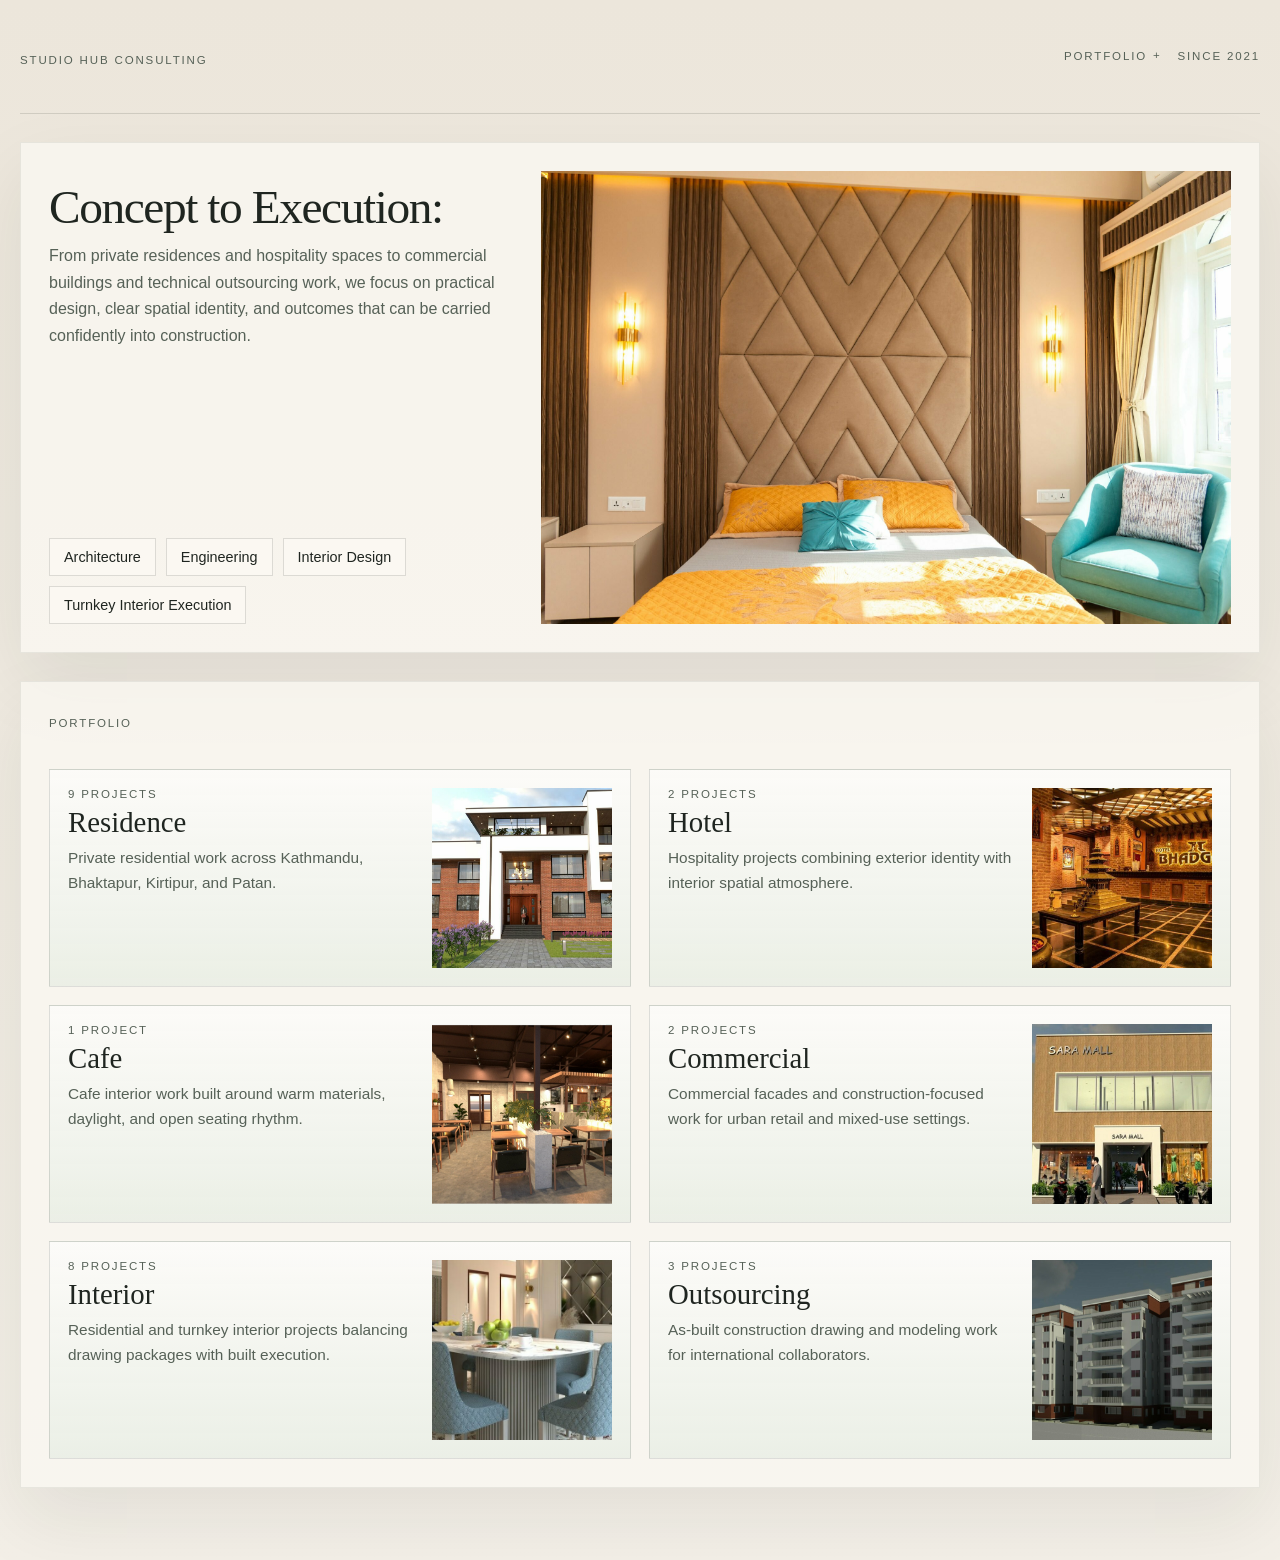
==== index.html @ 0d6e8d10 "Refine portfolio site navigation and metadata" ====
<!DOCTYPE html>
<html lang="en">
  <head>
    <meta charset="UTF-8" />
    <meta name="viewport" content="width=device-width, initial-scale=1.0" />
    <title>Studio Hub Consulting</title>
    <meta
      name="description"
      content="Architecture, engineering, interior design, and turnkey construction portfolio for Studio Hub Consulting."
    />
    <link rel="stylesheet" href="./styles.css" />
  </head>
  <body>
    <div class="page-shell">
      <header class="site-header">
        <div class="brand-lockup">
          <p class="eyebrow">Studio Hub Consulting</p>
        </div>
        <nav class="header-meta" aria-label="Studio summary">
          <div class="nav-dropdown">
            <a class="nav-dropdown-trigger" href="#portfolio">Portfolio</a>
            <button
              class="nav-dropdown-toggle"
              type="button"
              aria-expanded="false"
              aria-label="Toggle portfolio categories"
            >
              +
            </button>
            <div class="nav-dropdown-menu">
              <a href="./residence.html">Residence</a>
              <a href="./hotel.html">Hotel</a>
              <a href="./cafe.html">Cafe</a>
              <a href="./commercial.html">Commercial</a>
              <a href="./interior.html">Interior</a>
              <a href="./outsourcing.html">Outsourcing</a>
            </div>
          </div>
          <span>Since 2021</span>
        </nav>
      </header>

      <main>
        <section class="hero" aria-labelledby="hero-title">
          <div class="hero-copy">
            <h2 id="hero-title">
	      Concept to Execution:
            </h2>
            <p class="hero-text">
              From private residences and hospitality spaces to commercial
              buildings and technical outsourcing work, we focus on
              practical design, clear spatial identity, and outcomes that can
              be carried confidently into construction.
            </p>
            <ul class="service-list" aria-label="Services">
              <li>Architecture</li>
              <li>Engineering</li>
              <li>Interior Design</li>
              <li>Turnkey Interior Execution</li>
            </ul>
          </div>
          <figure class="hero-media">
            <img
              src="./assets/interior/studio-hub-075.jpg"
              alt="Interior bedroom project by Studio Hub"
            />
          </figure>
        </section>

        <section class="category-overview" id="portfolio" aria-labelledby="category-title">
          <div class="section-heading">
            <p class="section-label" id="category-title">Portfolio</p>
          </div>
          <div class="category-grid" id="category-grid"></div>
        </section>
      </main>
    </div>

    <script src="./nav.js"></script>
    <script src="./app.js"></script>
  </body>
</html>
---- styles.css ----
:root {
  --page-bg: #f3efe7;
  --surface: #fbf8f2;
  --surface-strong: #e0eadf;
  --text: #1f2520;
  --muted: #566157;
  --rule: rgba(31, 37, 32, 0.14);
  --accent: #6c8a76;
  --accent-warm: #b47d49;
  --shadow: 0 30px 70px rgba(27, 32, 28, 0.08);
  --serif: "Iowan Old Style", "Palatino Linotype", "Book Antiqua", Palatino, Georgia, serif;
  --sans: "Avenir Next", "Helvetica Neue", "Segoe UI", sans-serif;
}

* {
  box-sizing: border-box;
}

html {
  background: linear-gradient(180deg, #ece6db 0%, var(--page-bg) 100%);
  color: var(--text);
}

body {
  margin: 0;
  font-family: var(--sans);
}

img {
  display: block;
  max-width: 100%;
}

.page-shell {
  width: min(1320px, calc(100% - 40px));
  margin: 0 auto;
  padding: 24px 0 72px;
}

.site-header {
  display: flex;
  justify-content: space-between;
  gap: 24px;
  padding: 18px 0 36px;
  border-bottom: 1px solid var(--rule);
}

.brand-lockup h1,
.section-heading h2,
.contact-band h2,
.hero-copy h2 {
  font-family: var(--serif);
  font-weight: 400;
  letter-spacing: -0.03em;
}

.brand-lockup h1 {
  max-width: 12ch;
  margin: 6px 0 0;
  font-size: clamp(1.1rem, 1.8vw, 1.4rem);
  line-height: 1.1;
}

.eyebrow,
.section-label,
.header-meta,
.category-meta,
.contact-grid dt {
  text-transform: uppercase;
  letter-spacing: 0.16em;
  font-size: 0.72rem;
}

.eyebrow,
.section-label,
.header-meta,
.supporting-copy,
.hero-text,
.category-meta,
.contact-grid dt {
  color: var(--muted);
}

.header-meta {
  display: flex;
  align-items: flex-start;
  gap: 16px;
  flex-wrap: wrap;
  max-width: 280px;
  padding-top: 8px;
  justify-content: flex-end;
}

.nav-dropdown {
  position: relative;
  display: inline-flex;
  align-items: center;
  gap: 6px;
}

.nav-dropdown-trigger,
.nav-dropdown-toggle,
.nav-dropdown-menu a {
  text-transform: uppercase;
  letter-spacing: 0.16em;
  font-size: 0.72rem;
  color: var(--muted);
  text-decoration: none;
}

.nav-dropdown-toggle {
  border: 0;
  padding: 0;
  background: transparent;
  cursor: pointer;
  line-height: 1;
}

.nav-dropdown-menu {
  position: absolute;
  top: calc(100% + 10px);
  right: 0;
  display: none;
  min-width: 180px;
  padding: 12px;
  border: 1px solid var(--rule);
  background: var(--surface);
  box-shadow: var(--shadow);
  gap: 10px;
  z-index: 20;
}

.nav-dropdown.is-open .nav-dropdown-menu {
  display: grid;
}

.nav-dropdown-menu a:hover,
.nav-dropdown-menu a:focus-visible,
.nav-dropdown-trigger:hover,
.nav-dropdown-trigger:focus-visible,
.nav-dropdown-toggle:hover,
.nav-dropdown-toggle:focus-visible {
  color: var(--text);
}

.hero,
.category-overview,
.feature-strip,
.contact-band {
  margin-top: 28px;
  background: rgba(251, 248, 242, 0.8);
  border: 1px solid rgba(31, 37, 32, 0.08);
  box-shadow: var(--shadow);
}

.hero {
  display: grid;
  grid-template-columns: minmax(320px, 460px) minmax(0, 1fr);
  gap: 32px;
  padding: 28px;
}

.hero-copy {
  display: flex;
  flex-direction: column;
  max-width: none;
}

.hero-copy h2 {
  margin: 12px 0;
  font-size: clamp(2rem, 3.7vw, 4rem);
  line-height: 1.02;
}

.hero-text {
  margin: 0 0 22px;
  max-width: none;
  line-height: 1.65;
}

.service-list {
  display: flex;
  flex-wrap: wrap;
  gap: 10px;
  list-style: none;
  margin: auto 0 0;
  padding: 0;
}

.service-list li {
  padding: 10px 14px;
  border: 1px solid var(--rule);
  background: var(--surface);
  font-size: 0.9rem;
}

.hero-media {
  margin: 0;
  min-height: 100%;
}

.hero-media img {
  width: 100%;
  height: 100%;
  max-height: 680px;
  object-fit: cover;
}

.section-heading {
  display: flex;
  align-items: end;
  justify-content: space-between;
  gap: 24px;
  padding: 24px 28px 0;
}

.section-heading h2,
.contact-band h2 {
  margin: 10px 0 0;
  font-size: clamp(1.8rem, 3vw, 3rem);
  line-height: 1.05;
}

.category-grid {
  display: grid;
  grid-template-columns: repeat(2, minmax(0, 1fr));
  gap: 18px;
  padding: 28px;
}

.category-card {
  border: 1px solid var(--rule);
  background: linear-gradient(180deg, rgba(255, 255, 255, 0.6), rgba(224, 234, 223, 0.55));
}

.category-card-link {
  display: grid;
  grid-template-columns: minmax(0, 1fr) 180px;
  gap: 18px;
  padding: 18px;
  color: inherit;
  text-decoration: none;
}

.category-card h3 {
  margin: 8px 0 10px;
  font-family: var(--serif);
  font-weight: 400;
  font-size: 1.8rem;
  line-height: 1;
}

.category-card-link:hover,
.category-card-link:focus-visible {
  background: rgba(255, 255, 255, 0.28);
}

.category-card p {
  margin: 0;
  font-size: 0.96rem;
  line-height: 1.6;
  color: var(--muted);
}

.category-card img {
  width: 100%;
  height: 180px;
  object-fit: cover;
}

.category-meta {
  display: block;
}

.feature-strip {
  padding-bottom: 28px;
}

.split-heading {
  align-items: start;
}

.supporting-copy {
  max-width: 48ch;
  line-height: 1.65;
  margin: 0;
}

.feature-grid {
  display: grid;
  grid-template-columns: 1.6fr 1fr 1fr;
  gap: 18px;
  padding: 28px;
}

.feature {
  margin: 0;
  background: var(--surface);
}

.feature img {
  width: 100%;
  height: 100%;
  object-fit: cover;
}

.feature-large {
  min-height: 520px;
}

.feature:not(.feature-large) {
  min-height: 320px;
}

@media (max-width: 960px) {
  .site-header,
  .hero,
  .section-heading,
  .split-heading {
    grid-template-columns: 1fr;
    display: grid;
  }

  .header-meta {
    justify-content: start;
    max-width: none;
  }

  .nav-dropdown-menu {
    left: 0;
    right: auto;
  }

  .category-grid,
  .feature-grid {
    grid-template-columns: 1fr;
  }

  .category-card {
    grid-template-columns: 1fr;
  }

  .category-card-link {
    grid-template-columns: 1fr;
  }

  .category-card img {
    height: 240px;
  }

  .feature-large,
  .feature:not(.feature-large) {
    min-height: auto;
  }
}

@media (max-width: 640px) {
  .page-shell {
    width: min(100% - 24px, 1320px);
    padding-bottom: 40px;
  }

  .site-header,
  .hero,
  .category-overview,
  .feature-strip,
  .contact-band {
    margin-top: 18px;
  }

  .hero,
  .section-heading,
  .category-grid,
  .feature-grid,
  .contact-band {
    padding-left: 18px;
    padding-right: 18px;
  }

  .hero {
    padding-top: 18px;
    padding-bottom: 18px;
    gap: 18px;
  }

  .brand-lockup h1 {
    max-width: 12ch;
  }
}
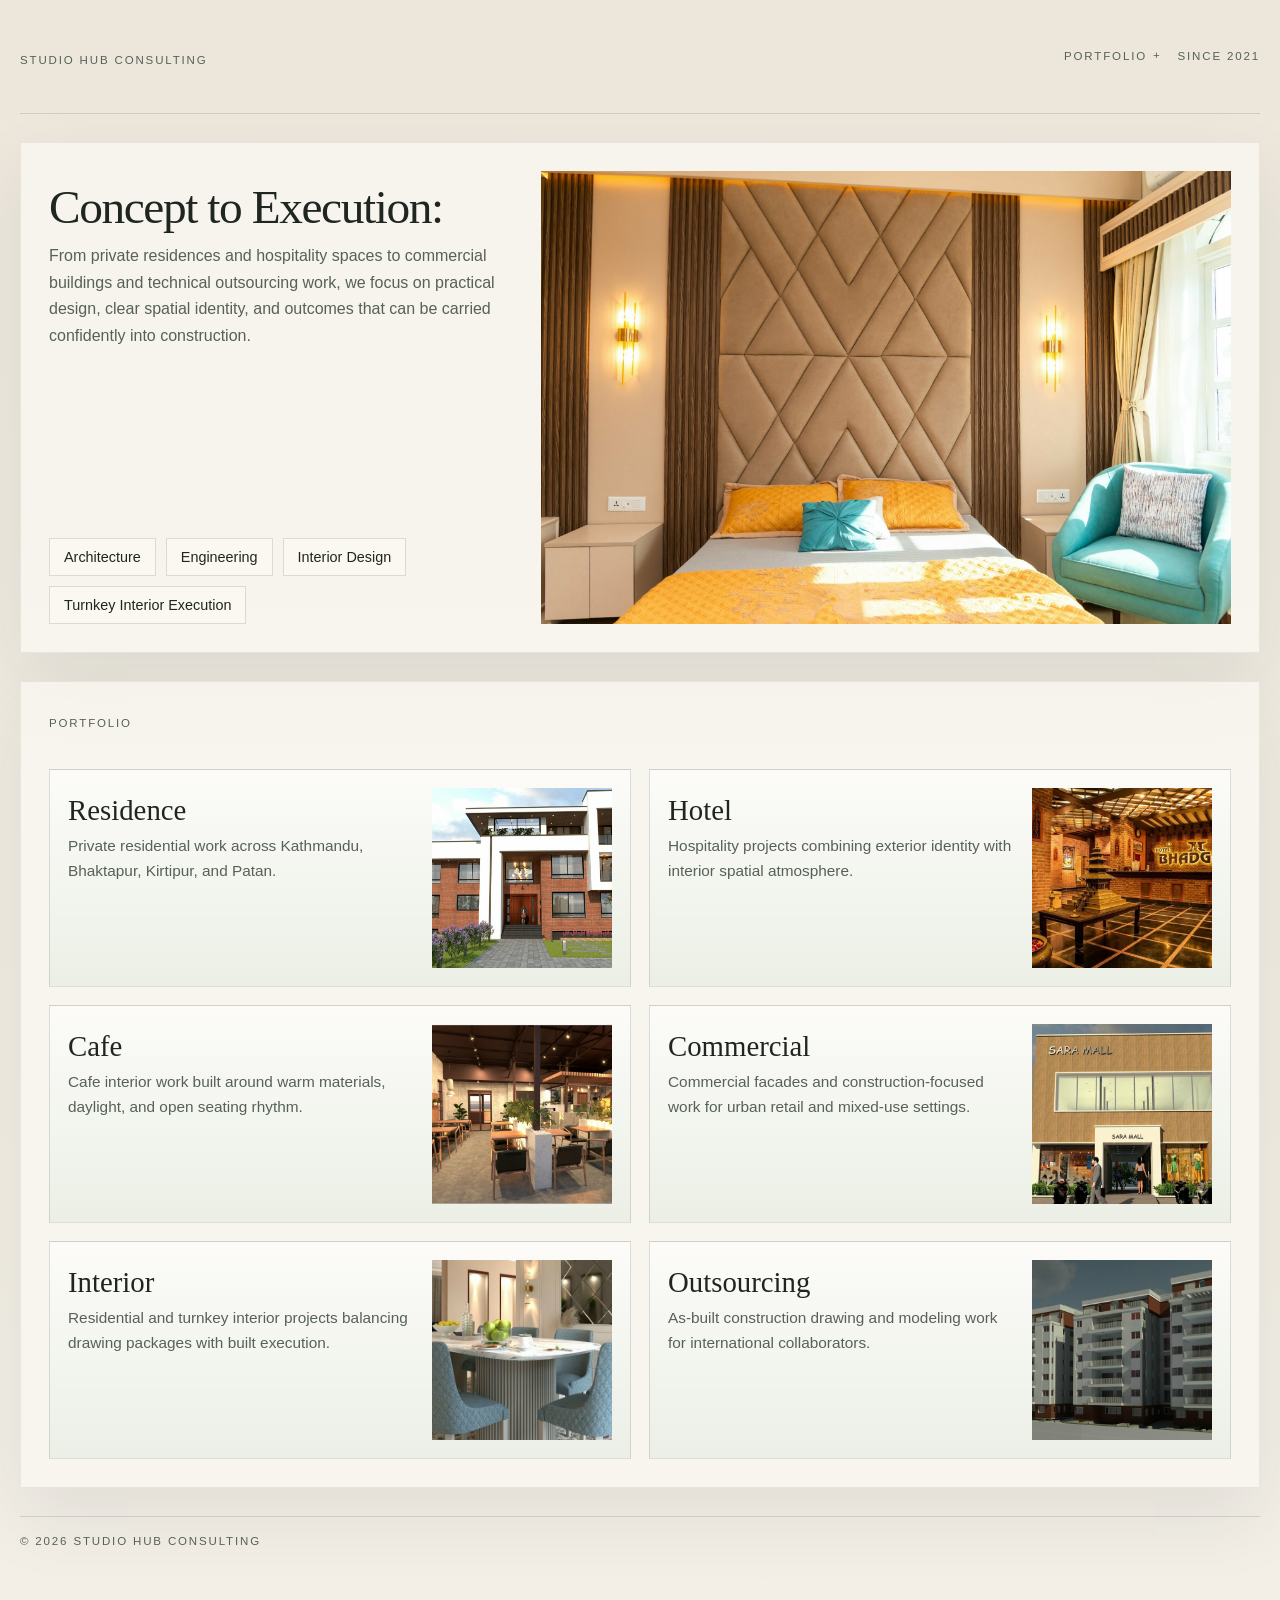
==== commit ce95610a: "Add shared footer to portfolio site" ====
--- a/index.html
+++ b/index.html
@@ -74,6 +74,10 @@
           <div class="category-grid" id="category-grid"></div>
         </section>
       </main>
+
+      <footer class="site-footer">
+        <p>&copy; 2026 Studio Hub Consulting</p>
+      </footer>
     </div>
 
     <script src="./nav.js"></script>
--- a/styles.css
+++ b/styles.css
@@ -268,6 +268,20 @@
   object-fit: cover;
 }
 
+.site-footer {
+  margin-top: 28px;
+  padding-top: 18px;
+  border-top: 1px solid var(--rule);
+}
+
+.site-footer p {
+  margin: 0;
+  color: var(--muted);
+  text-transform: uppercase;
+  letter-spacing: 0.16em;
+  font-size: 0.72rem;
+}
+
 .category-meta {
   display: block;
 }
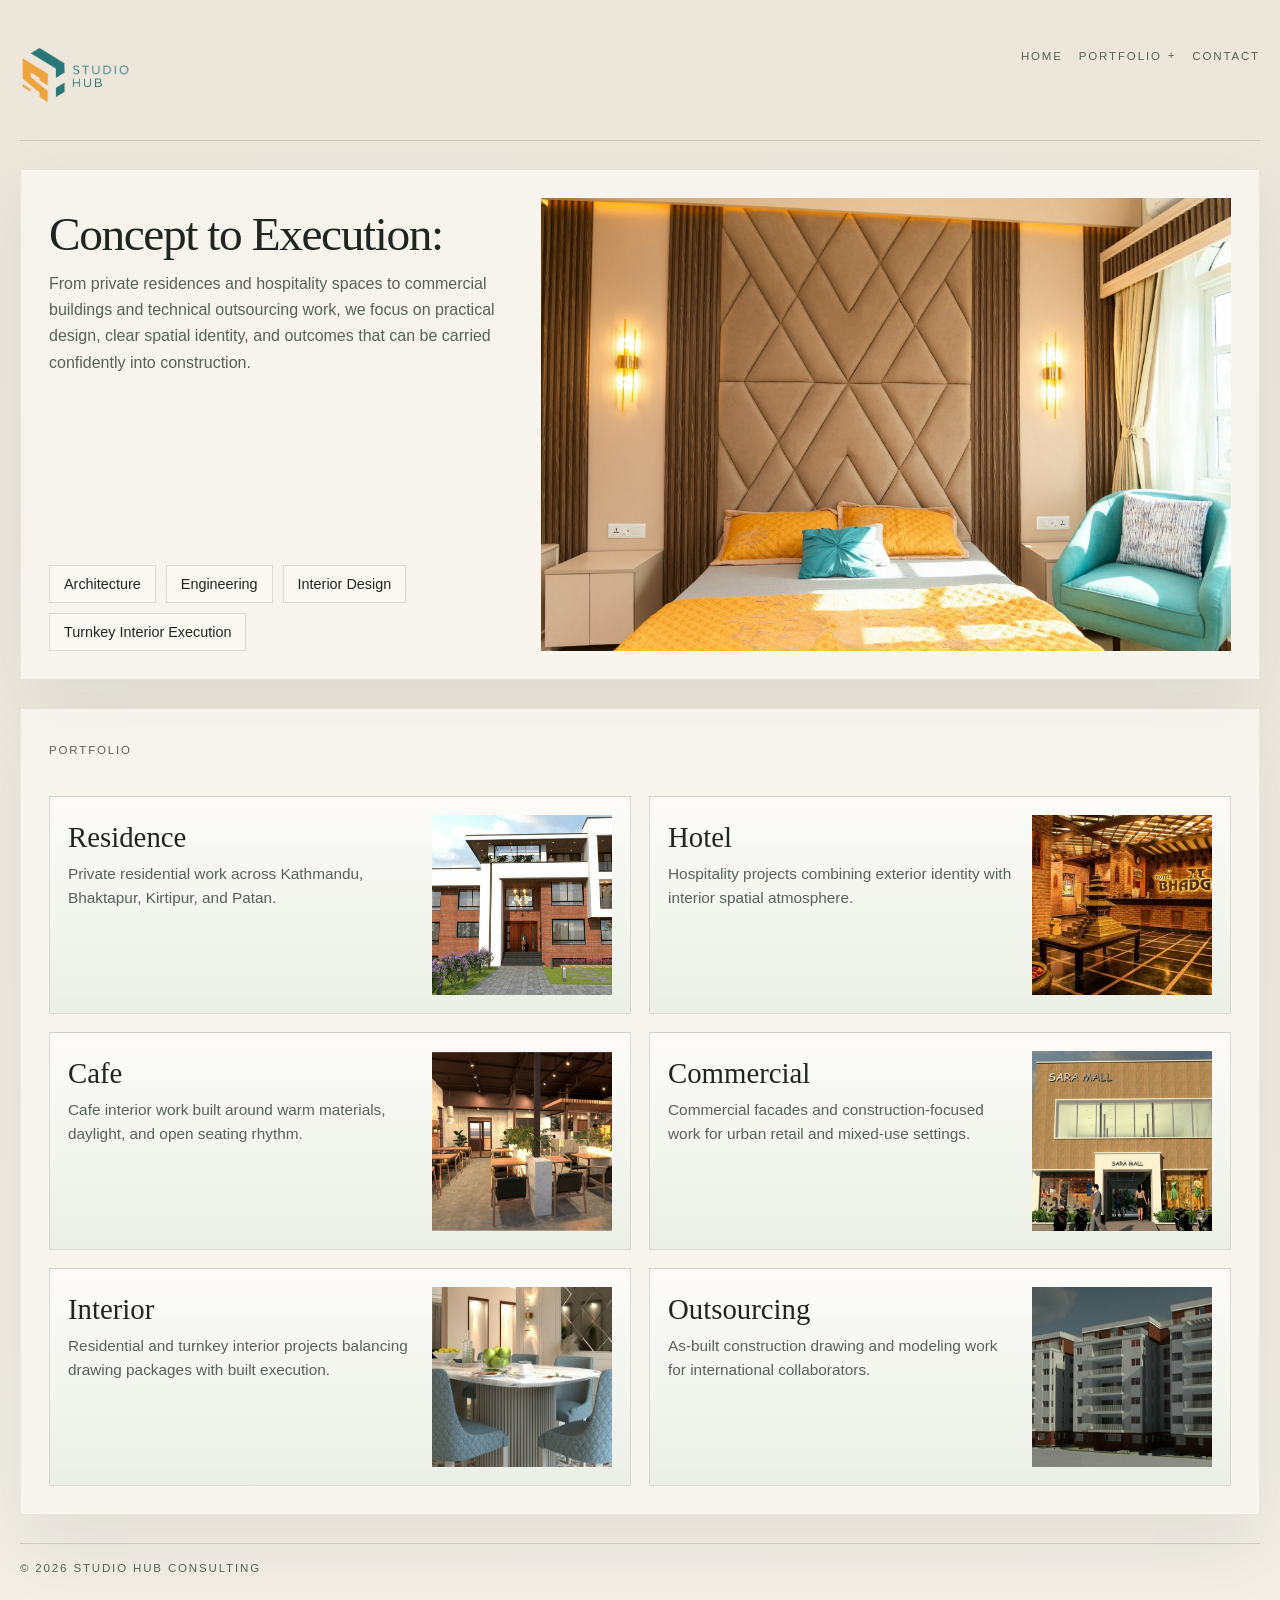
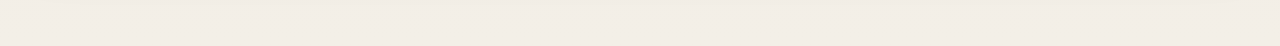
==== commit 0f942653: "Polish portfolio site navigation and layout" ====
--- a/index.html
+++ b/index.html
@@ -14,9 +14,10 @@
     <div class="page-shell">
       <header class="site-header">
         <div class="brand-lockup">
-          <p class="eyebrow">Studio Hub Consulting</p>
+          <img class="brand-logo" src="./assets/logo.png" alt="Studio Hub Consulting logo" />
         </div>
         <nav class="header-meta" aria-label="Studio summary">
+          <a href="./index.html">Home</a>
           <div class="nav-dropdown">
             <a class="nav-dropdown-trigger" href="#portfolio">Portfolio</a>
             <button
@@ -36,7 +37,7 @@
               <a href="./outsourcing.html">Outsourcing</a>
             </div>
           </div>
-          <span>Since 2021</span>
+          <a href="./contact.html">Contact</a>
         </nav>
       </header>
 
--- a/styles.css
+++ b/styles.css
@@ -45,6 +45,18 @@
   border-bottom: 1px solid var(--rule);
 }
 
+.brand-lockup {
+  display: flex;
+  flex-direction: column;
+  gap: 10px;
+  align-items: flex-start;
+}
+
+.brand-logo {
+  width: 110px;
+  height: auto;
+}
+
 .brand-lockup h1,
 .section-heading h2,
 .contact-band h2,
@@ -100,6 +112,7 @@
 
 .nav-dropdown-trigger,
 .nav-dropdown-toggle,
+.header-meta > a,
 .nav-dropdown-menu a {
   text-transform: uppercase;
   letter-spacing: 0.16em;
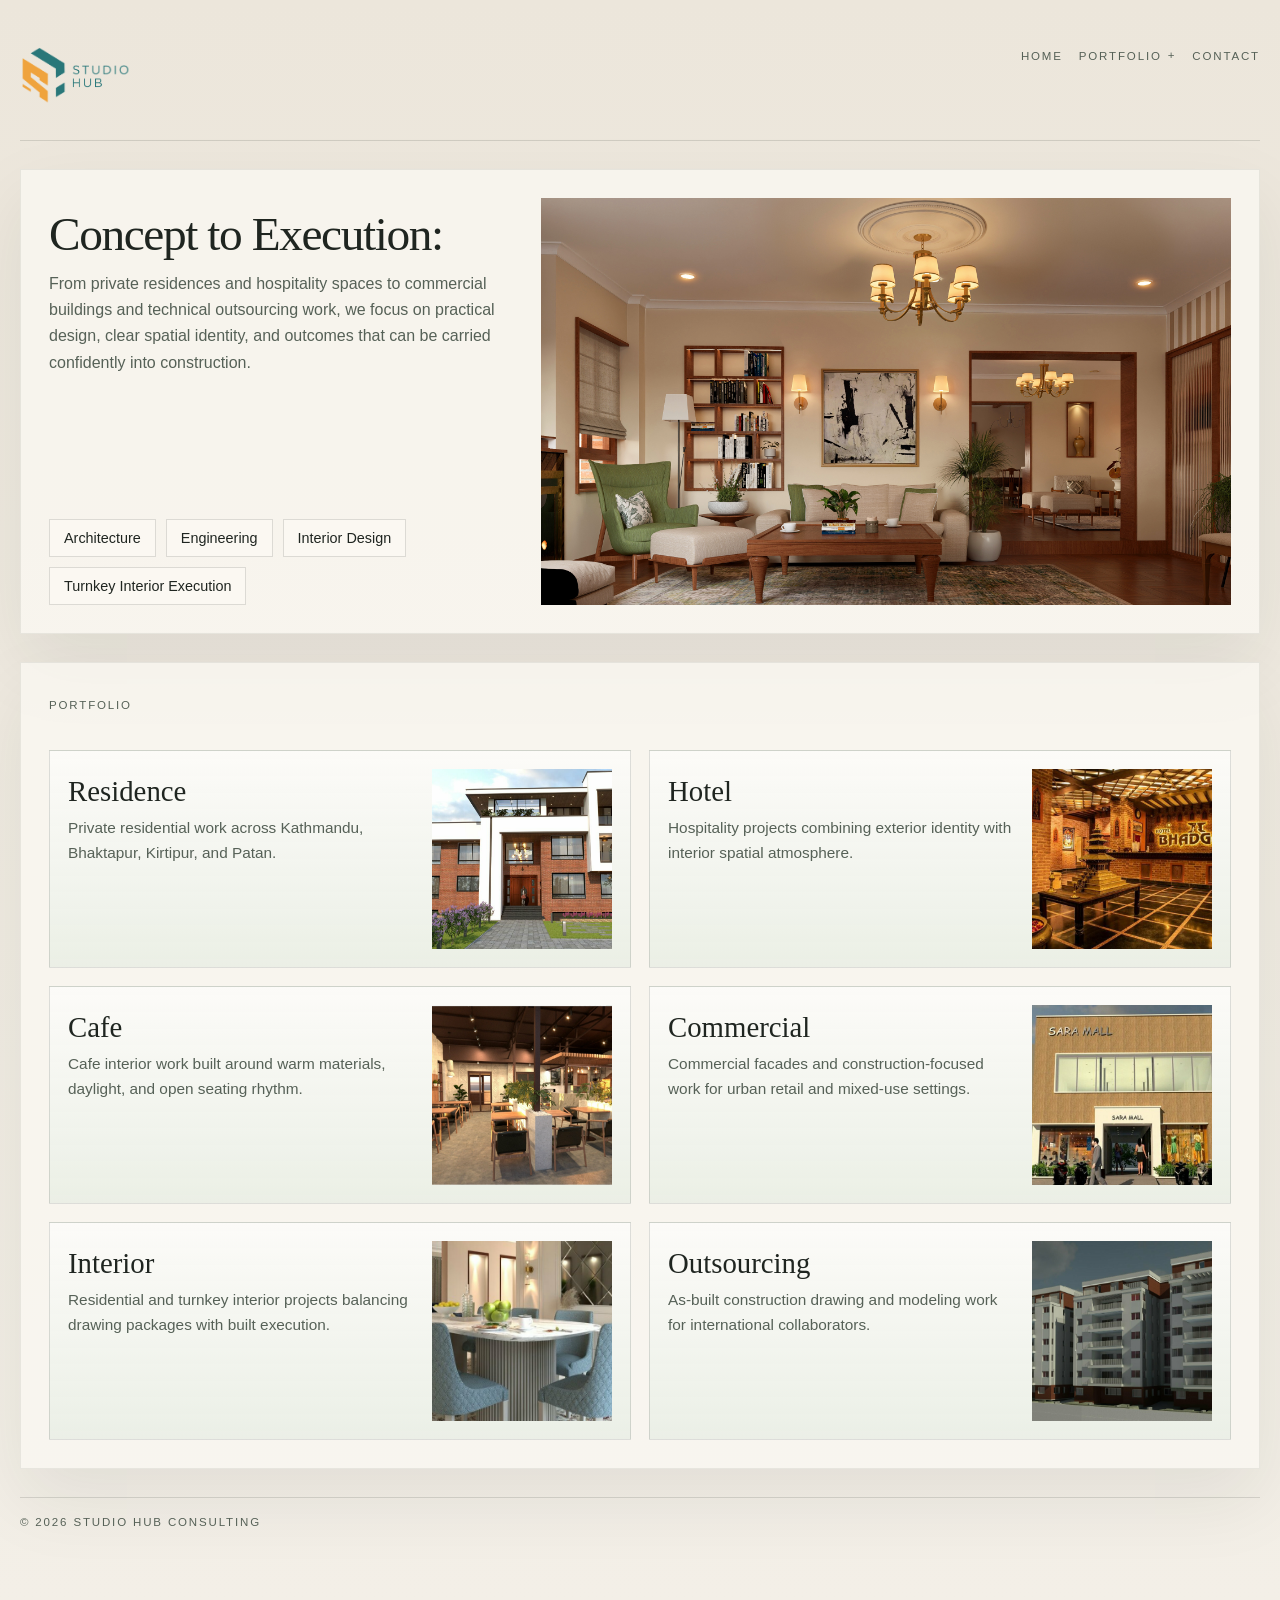
==== commit 81b4cb3c: "Update interior hero imagery" ====
--- a/index.html
+++ b/index.html
@@ -14,7 +14,9 @@
     <div class="page-shell">
       <header class="site-header">
         <div class="brand-lockup">
-          <img class="brand-logo" src="./assets/logo.png" alt="Studio Hub Consulting logo" />
+          <a class="brand-home-link" href="./index.html" aria-label="Studio Hub Consulting home">
+            <img class="brand-logo" src="./assets/logo.png" alt="Studio Hub Consulting logo" />
+          </a>
         </div>
         <nav class="header-meta" aria-label="Studio summary">
           <a href="./index.html">Home</a>
@@ -62,7 +64,7 @@
           </div>
           <figure class="hero-media">
             <img
-              src="./assets/interior/studio-hub-075.jpg"
+              src="./assets/interior/interior-dillibazar-01.jpg"
               alt="Interior bedroom project by Studio Hub"
             />
           </figure>
--- a/styles.css
+++ b/styles.css
@@ -52,6 +52,11 @@
   align-items: flex-start;
 }
 
+.brand-home-link {
+  display: inline-flex;
+  text-decoration: none;
+}
+
 .brand-logo {
   width: 110px;
   height: auto;
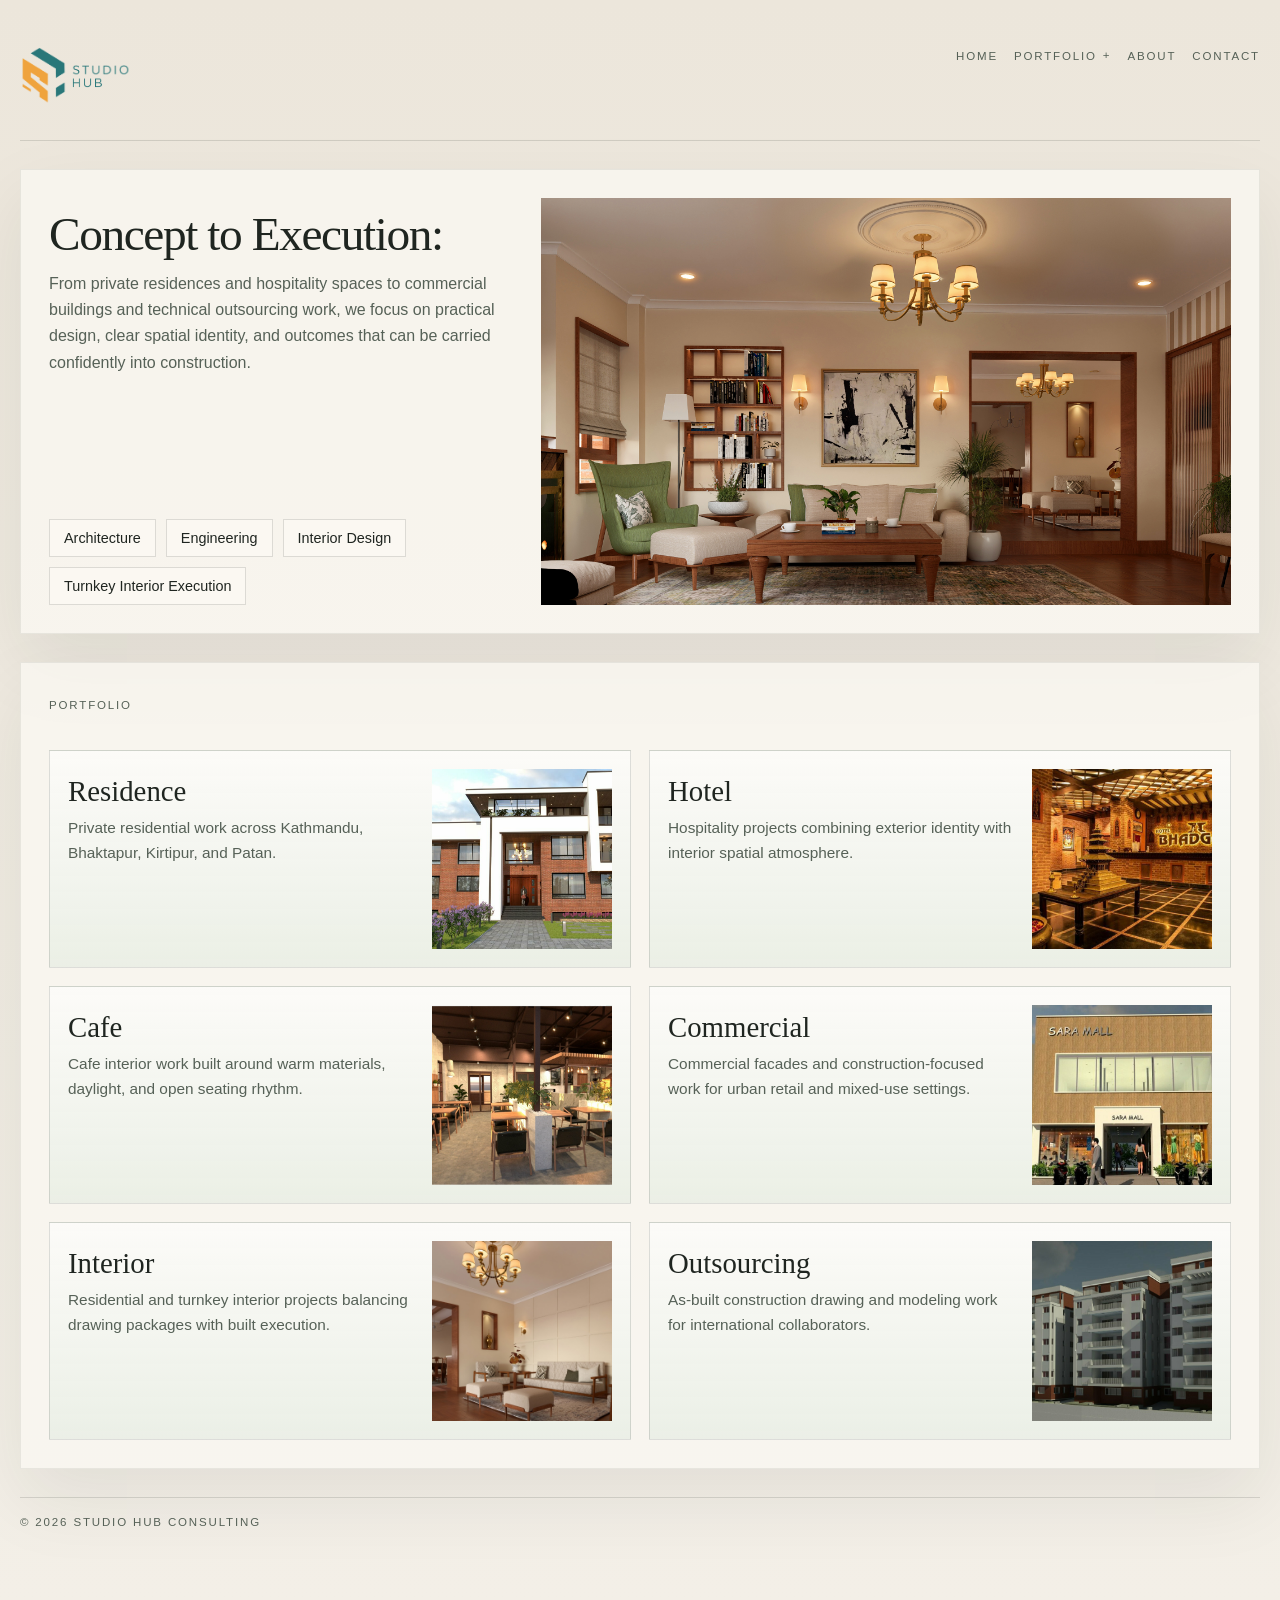
==== commit 297efdec: "Refine about page and header navigation" ====
--- a/index.html
+++ b/index.html
@@ -39,6 +39,7 @@
               <a href="./outsourcing.html">Outsourcing</a>
             </div>
           </div>
+          <a href="./about.html">About</a>
           <a href="./contact.html">Contact</a>
         </nav>
       </header>
--- a/styles.css
+++ b/styles.css
@@ -102,8 +102,8 @@
   display: flex;
   align-items: flex-start;
   gap: 16px;
-  flex-wrap: wrap;
-  max-width: 280px;
+  flex-wrap: nowrap;
+  max-width: none;
   padding-top: 8px;
   justify-content: flex-end;
 }
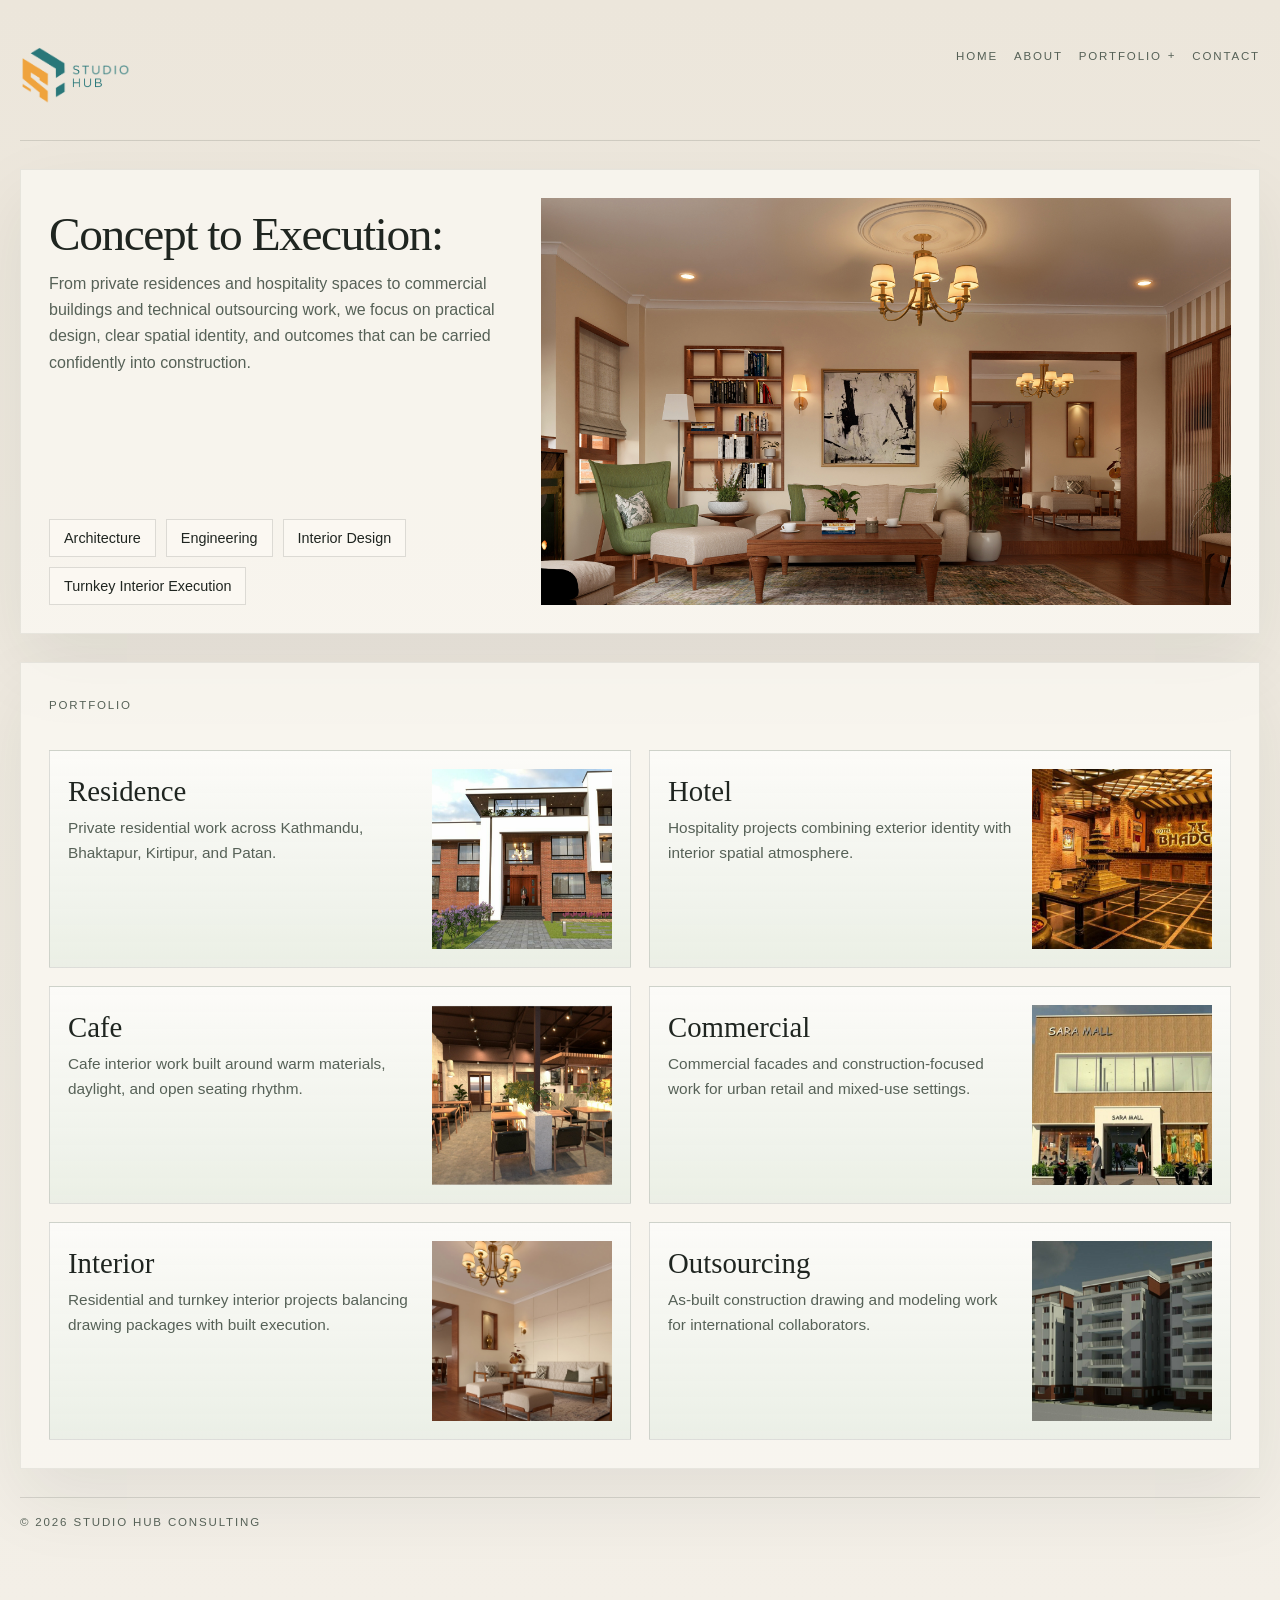
==== commit 59ccb332: "Reorder site navigation" ====
--- a/index.html
+++ b/index.html
@@ -20,6 +20,7 @@
         </div>
         <nav class="header-meta" aria-label="Studio summary">
           <a href="./index.html">Home</a>
+          <a href="./about.html">About</a>
           <div class="nav-dropdown">
             <a class="nav-dropdown-trigger" href="#portfolio">Portfolio</a>
             <button
@@ -39,7 +40,6 @@
               <a href="./outsourcing.html">Outsourcing</a>
             </div>
           </div>
-          <a href="./about.html">About</a>
           <a href="./contact.html">Contact</a>
         </nav>
       </header>
